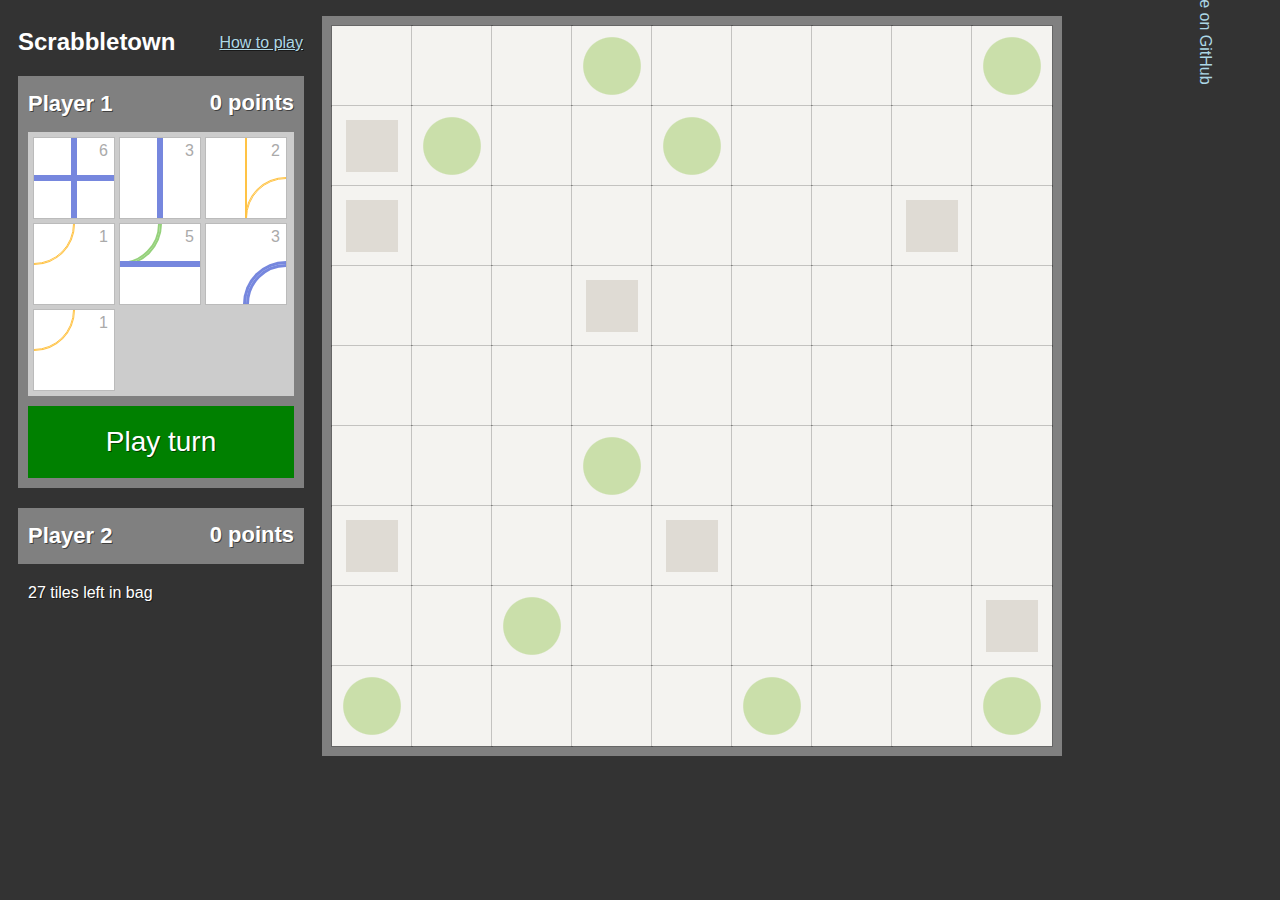
==== index.html @ 1fe640a6 "Fixes issue #7" ====
<html>
<head>
  <title>Scrabbletown</title>
  <link href="assets/styles.css" media="all" rel="stylesheet" type="text/css"/>
  <script src="assets/jquery-ui/js/jquery-1.9.0.js" type="text/javascript"></script>
  <script src="assets/jquery-ui/js/jquery-ui-1.10.0.custom.js" type="text/javascript"></script>
  <script src="assets/jquery-ui/js/jquery.ui.touch-punch.min.js" type="text/javascript"></script>


  <script>
    $(function() {

      // ============================================================================
      // GAME VARIABLES

      var boardWidth = 9;       // Board width in squares
      var boardHeight = 9;      // Board height in squares
      var tileCoverage = 0.5    // Proportion of board covered when all tiles are played
      var tilesPerTurn = 7      // Maximum number of tiles per turn
      var roadProbability = 0.2 // Chance that a tile will contain a particular road direction
      
      var roadDirections = [ "tb", "lr", "br", "tl", "tr", "bl" ];
      var totalTiles = Math.round(boardWidth * boardHeight * tileCoverage);


      // ============================================================================
      // INITIALISE GAME

      initialise();


      // ============================================================================
      // GAME BOARD

      // Generate game board
      function generateBoard() {
        // Create rows
        for (var i=0; i<boardHeight; i++){
          $("#board").append('<div class="row"></div>');
        }
        // Create squares in rows
        for (var i=0; i<boardWidth; i++){ 
          $("#board .row").append('<div class="square"></div>');
        }
        // Randomly create different types of square across board
        $('.square').each(function(){
          var random = Math.round(Math.random()*10);
          if (random == 1){
            $(this).addClass("green");
          } else if (random == 2) {
            $(this).addClass("commercial");
          }
        });
      }

      // Make board squares droppable
      $('.square').droppable({
        accept: ".tile",
        hoverClass: "target-square",
        drop: function(ev, ui) {
            var dropped = ui.draggable;
            var droppedOn = $(this);
            $(dropped).css({top: 0,left: 0}).appendTo(droppedOn);
            // Can't drop a tile on a square that already has a tile on it
            $(dropped).parent().droppable('option', 'disabled', true);
            updateTilesLeft();
            updateScore('player-1');
            updateScore('player-2');
        }
      });

      // ============================================================================
      // TILE RACK

      // Make player tile rack droppable (but only to players own tiles)
      function makeTileRackDroppable(player) {
        tileRack = $('#'+player).find('.tile-rack');
        tileRack.droppable({
          accept: "." + player + ".tile",
          drop: function(ev, ui) {
              var dropped = ui.draggable;
              var droppedOn = $(this);
              $(dropped).css({top: 0,left: 0}).appendTo(droppedOn);
              updateTilesLeft();
              updateScore(player)
          }
        });
      }

      // ============================================================================
      // TILES

      function generateTile(player) {
        tileRack = $('#'+player).find('.tile-rack');
        // Create an empty tile and stick it in the tile rack
        tile = $('<div class="' + player + ' tile"></div>').appendTo(tileRack);
        generateRoads(tile);
        // Write tile value to top-right of tile
        tile = updateTileValue(tile);
        // Sort order of roads so larger ones go over smaller ones
        tile.find('.road-2').appendTo(tile);
        tile.find('.road-3').appendTo(tile);
        // Make tile rotate 90 degrees if it's clicked
        tile.click(function() {
          if($(this).hasClass('played')){
            // You can't rotate tiles that have already been played
            return false
          } else {
            $(this).find('.road').each(function(){
               if ($(this).hasClass('lr')) {
                  $(this).removeClass('lr').addClass('tb');
               } else if ($(this).hasClass('tb')) {
                  $(this).removeClass('tb').addClass('lr');
               } else if ($(this).hasClass('tr')) {
                  $(this).removeClass('tr').addClass('br');
               } else if ($(this).hasClass('bl')) {
                  $(this).removeClass('bl').addClass('tl');
               } else if ($(this).hasClass('tl')) {
                  $(this).removeClass('tl').addClass('tr');
               } else if ($(this).hasClass('br')) {
                  $(this).removeClass('br').addClass('bl');
               }
              });
            }
        });
      }

      // Generate the roads in a tile
      function generateRoads(tile) {        
        // Cycle through the different road directions and then
        // randomly choose whether or not to add them to the tile
        $.each(roadDirections, function(i, RoadDirection) {
          var random = Math.random();
          if (random < roadProbability){
            // Randomly select one of the three road types
            var roadType = Math.floor(Math.random() * 3) + 1;

            // One in ten roads are right angles instead of curves
            var tJunction = "";
            var random = Math.round(Math.random()*10);
            if (random == 1){
              tJunction = "t-junct";
            }
            tile.append('<div class="road road-' + roadType + ' ' + tJunction + ' ' + RoadDirection + '"></div>')
            .draggable({
              revert: "invalid",
              revertDuration: 200,
              zIndex: 1000,
              drag: function( ev, ui ) {
                // Make all empty squares droppable (ie. the one just vacated)
                $('.square:not(:has(>div))').droppable('option', 'disabled', false);
              }
            })
          };
        });
        // Try again if the tile ends up empty
        if (!tile.find('.road').length){
          generateRoads(tile);
        }
      }
      // Write tile value to tile
      function updateTileValue(tile) {
        var tileValue = 0
        tile.find('.road').each(function(){
          var classes = $(this).attr('class');
          var roadValue = classes.match("road-(.*?) ")[1];
          tileValue = tileValue + Number(roadValue)
        });
        tile.prepend('<span class="value">' + tileValue + '</span>');
        return tile;
      }

      // ============================================================================
      // GAME MECHANICS

      // Initialise game
      function initialise() {


        generateBoard();
        makeTileRackDroppable('player-1');
        makeTileRackDroppable('player-2');
        $('#player-2 .controls').hide();
        $('#player-1').addClass('current');
        $('.new-game').hide();
        fillRack('player-2');
        fillRack('player-1');
        updateTilesLeft();
        updateScore('player-1');
        updateScore('player-2');
      }


      // Returns true if the current square has neighbouring tiles
      function hasNeighbours(square, type) {
        var squareIndex = square.index();
        var rightNeighbour = square.next();
        var leftNeighbour = square.prev();
        var topNeighbour = square.parent().prev().find('.square:eq('+squareIndex+')');
        var bottomNeighbour = square.parent().next().find('.square:eq('+squareIndex+')');
        var neighbours = $([topNeighbour[0], rightNeighbour[0], bottomNeighbour[0], leftNeighbour[0]]);

        // By default this function looks for 'any' neighbouring tiles
        // But the second parameter can narrow the scope to tiles either 'in play' or 'already played'
        var tileType = '.tile'
        if (type == "in-play") {
          tileType = '.tile:not(.played)'; 
        } else if (type == 'played') {
          tileType = '.tile.played';
        }
        if(neighbours.find(tileType).size() > 0){
          return true;
        } else { 
          return false;
        }
      }

      // Update the number of tiles left
      function updateTilesLeft() {
        var tilesOnBoard = $("#board .tile").size();
        var tilesInRacks = $(".tile-rack .tile").size();
        var tilesLeft = totalTiles - tilesOnBoard - tilesInRacks;
        if(tilesLeft == 1){
          tilesLeft = tilesLeft + " tile left in bag"
        } else {
          tilesLeft = tilesLeft + " tiles left in bag"
        }
        $(".tile-count").empty().append(tilesLeft);
      }

      // Update the score
      function updateScore(player) {
        playerScore = 0;
        $('.square .'+player+'.tile').each(function(){
          var tileValue = $(this).find(".value").text();
          var tileMultiplier = 1;
          if ($(this).parent().hasClass('green')){
            tileMultiplier = -1;
          } else if ($(this).parent().hasClass('commercial')){
            tileMultiplier = 2;
          }
          playerScore = playerScore + tileMultiplier * Number(tileValue);
        });
        $("#"+player+"-score span").empty().append(playerScore);
      }

      // Player 1 takes turn
      $('#player-1 .play-turn').click(function() {
        playTurn('player-1');
        return false;
      });
      // Player 2 takes turn
      $('#player-2 .play-turn').click(function() {
        playTurn('player-2');
        return false;
      });

      // Player takes a turn
      function playTurn(player) {
        if(isValidMove() == false){
          alert('invalid move!');
          return false;
        };

        if (checkForWinner()){
          return
        };

        var opponent = 'player-2';
        if(player == 'player-2'){
          opponent = 'player-1';
        }
        $('#'+player).removeClass('current').find('.controls').slideUp('fast');
        $('#'+opponent).addClass('current').find('.controls').slideDown('fast');
        $('.square .tile').addClass('played').draggable('option', 'disabled', true);

        fillRack(player);
        updateTilesLeft();
      }

      // Return the number of tiles left in the bag
      function tilesInBag() {
        var tilesOnBoard = $("#board .tile").size();
        var tilesInRacks = $(".tile-rack .tile").size();
        var tilesInBag = totalTiles - tilesOnBoard - tilesInRacks;
        return tilesInBag;
      }



      // Fill a player's tile rack
      function fillRack(player) {
        var tilesLeft = tilesInBag();
        var tilesInRack = $("#"+player+" .tile-rack .tile").size();
        var tilesMissing = tilesPerTurn - tilesInRack;
        // If there aren't enough tiles left to fill the rack, just use what tiles are left
        if (tilesMissing > tilesLeft){
          tilesMissing = tilesLeft;
        }
        for (var i=0; i<tilesMissing; i++){
          generateTile(player);
        }
      }

      // Returns the total value of the tiles in a rack
      function getRackValue(player) {
        var rackValue = 0;
        $('#'+player+' .value').each(function(){
          rackValue += parseInt($(this).text());
        });
        return rackValue;
      }

      // Check for a winner
      function checkForWinner() {

        var playerOneRackSize = $('#player-1 .tile').size();
        var playerTwoRackSize = $('#player-2 .tile').size();

        // IF there are no tiles left in the bag AND
        // one of the players has no tiles in their rack THEN
        // the game has ended

        if(tilesInBag() == 0 && (playerOneRackSize == 0 || playerTwoRackSize == 0)){

          // Subtract the total value of the remaining tiles in each player's rack and update the scores

          var playerOneRackValue = getRackValue('player-1');
          var playerTwoRackValue = getRackValue('player-2');

          var playerOneScore = $('#player-1-score span').text() - playerOneRackValue;
          var playerTwoScore = $('#player-2-score span').text() - playerTwoRackValue;

          $("#player-1-score span").empty().append(playerOneScore);
          $("#player-2-score span").empty().append(playerTwoScore);

          // Collapse the player controls

          $('#player-1').removeClass('current').find('.controls').slideUp('fast');
          $('#player-2').removeClass('current').find('.controls').slideUp('fast');
          $('.tile-count').hide();
          $('.new-game').show();

          // Announce the result

          if(playerOneScore > playerTwoScore) {
            $('#player-1').addClass('winner').find('h2').append(' wins!');
          } else if(playerOneScore < playerTwoScore) {
            $('#player-2').addClass('winner').find('h2').append(' wins!');
          } else {
            $('.player').addClass('draw').find('h2').append(' draws!');
          }
          return true;
        } else {
          return false;
        }
      }

      // ============================================================================
      // GAME RULES

      // Check that the current move is valid
      function isValidMove() {
        var tilesInPlay = $('.board .tile:not(.played)');

        var allInPlayConnected = true; // All in-play tiles must be connected in a single group
        var connectedToPlayed = false; // The group of in-play tiles must be connected to the other tiles

        // For each tile in the current move...
        tilesInPlay.each(function() {
          var square = $(this).parent();

          //If board has more than one in-play tile...
          if (tilesInPlay > 1) {
            // Check that the tile is next to another 'in-play' tile
            if (hasNeighbours(square, 'in-play') == false){
              return allInPlayConnected = false;
            };
          }
          // If there are already played tiles on the board...
          if ($('#board .played').size() > 0) {
            // Check that the tile is next to another 'played' tile
            if (hasNeighbours(square, 'played') == true){
              connectedToPlayed = true;
            };
          } else {
            connectedToPlayed = true;
          }
          
        });
        
        if (allInPlayConnected && connectedToPlayed){
          return true
        } else {
          return false
        }
      }

      // ============================================================================
      // HELP DIALOG

      // Initialise help dialog
      $( "#dialog" ).dialog({
        width: 400,
        modal: true,
        height: "auto",
        resizable: false,
        draggable: false,
        dialogClass: "help-popup",
        autoOpen: false,
      });
      // Open help dialog
      $('.how-to-play').click(function() {
        $( "#dialog" ).dialog("open");
        return false;
      });
      // Close help dialog
      $('.close-help').click(function() {
        $( "#dialog" ).dialog("close");
        return false;
      });

    });
  </script>
</head>
<body>
  <a id="github-banner" href="https://github.com/timpaul/Scrabbletown"><img src="https://s3.amazonaws.com/github/ribbons/forkme_left_green_007200.png" alt="Fork me on GitHub"></a>

<div id="dialog">
  <h2>How to play</h2>

  <p>
    Help the residents of Scrabbletown develop their plot of land by laying down roads for them. 
    You and your opponent score points depending on the value of the road tiles you place on the board.
    Tiles with more roads or bigger roads score more points.
  </p>

  <p>
    Remember though; you can only place tiles next to other tiles if their road colours match up.
    All the tiles you play in a turn must be next to each other.
    You can rotate tiles by clicking on them.
  </p>

  <p>
    If you lay roads through a commercial zone (grey square) your tile value is doubled.
    But if you lay roads through a parkland zone (green square) the tile value is taken off of your score.
  </p>

  <p>
    The game ends when the bag of tiles is empty and a player has played all the tiles in their rack.
    The value of any tiles remaining in the other player's rack are subtracted from their score.
    The winner is the person with the highest score.
  </p>

  <p><a href="" class="close-help">OK, got it</a></p>
</div>


<h2>Scrabbletown</h2>

<div class="side-bar">

<a href="" class="how-to-play">How to play</a>

  <div class="game-data">
    <div class="player" id="player-1">
      <h2>Player 1</h2>
      <div class="score" id="player-1-score">
        <span></span> points
      </div>
      <div class="controls">
        <div class="tile-rack"></div>
        <a class="play-turn" href="" >Play turn</a>
      </div>
    </div>
    <div class="player" id="player-2">
      <h2>Player 2</h2>
      <div class="score" id="player-2-score">
        <span></span> points
      </div>
      <div class="controls">
        <div class="tile-rack"></div>
        <a class="play-turn" href="" >Play turn</a>
      </div>
    </div>
  </div>
  <div class="new-game">
    <a href="">New game</a>
  </div>
  <span class="tile-count"></span>
</div>

<div class="board-base">
  <div id="board" class="board"></div>
</div>

</body>
</html>
---- assets/styles.css ----
body {
  font-family: Arial;
  padding: 20px 10px;
  background-color: #333;
  color: white;
  -webkit-font-smoothing: antialiased; }

.highlight {
  background: red !important; }

a,
a:hover,
a:visited,
a:active {
  color: lightblue; }
  a:hover,
  a:hover:hover,
  a:visited:hover,
  a:active:hover {
    text-decoration: none; }

.board-base {
  width: 720px;
  padding: 10px;
  background-color: grey;
  display: inline-block;
  margin-top: -60px; }

.board {
  width: 720px;
  height: 720px;
  display: inline-block; }

.square {
  background-color: #f4f3f0;
  width: 80px;
  height: 80px;
  position: relative;
  float: left;
  outline: 1px solid rgba(0, 0, 0, 0.2); }
  .square.green {
    background-image: -webkit-gradient(radial, center center, 0px, center center, 100%, color-stop(0%, #cadfaa), color-stop(50%, #cadfaa), color-stop(52%, #f4f3f0), color-stop(100%, #f4f3f0), color-stop(100%, #7db9e8));
    background-image: -webkit-radial-gradient(center, ellipse cover, #cadfaa 0%, #cadfaa 50%, #f4f3f0 52%, #f4f3f0 100%, #7db9e8 100%); }
    .square.green .tile:not(.played) {
      background-image: -webkit-gradient(radial, center center, 0px, center center, 100%, color-stop(0%, #cadfaa), color-stop(50%, #cadfaa), color-stop(52%, white), color-stop(100%, white), color-stop(100%, #7db9e8));
      background-image: -webkit-radial-gradient(center, ellipse cover, #cadfaa 0%, #cadfaa 50%, white 52%, white 100%, #7db9e8 100%); }
  .square.commercial {
    background-color: #dfdbd4;
    background-image: -webkit-linear-gradient(top, #f4f3f0 0%, #f4f3f0 17%, transparent 17%, transparent 83%, #f4f3f0 83%), -webkit-linear-gradient(left, #f4f3f0 0%, #f4f3f0 17%, transparent 17%, transparent 83%, #f4f3f0 83%); }
    .square.commercial .tile:not(.played) {
      background-color: #dfdbd4;
      background-image: -webkit-linear-gradient(top, white 0%, white 17%, transparent 17%, transparent 83%, white 83%), -webkit-linear-gradient(left, white 0%, white 17%, transparent 17%, transparent 83%, white 83%); }
  .square .tile {
    outline: none; }

.has-tile {
  border: 5px solid red !important; }

.target-square {
  background-color: #ccc;
  box-shadow: inset 5px 5px 2px rgba(0, 0, 0, 0.2); }

.tile {
  background-color: white;
  width: 80px;
  height: 80px;
  overflow: hidden;
  position: relative;
  float: left;
  outline: 1px solid #bbbbbb;
  text-shadow: none;
  cursor: hand; }
  .tile.played {
    background: none; }
    .tile.played:hover {
      cursor: default; }
  .tile .value {
    float: right;
    padding: 4px 6px 0 0;
    color: #AAA;
    font-size: 16px; }
  .tile .road {
    border: 1px solid grey;
    width: 160px;
    height: 160px;
    border-radius: 40px;
    position: absolute; }
  .tile .road-1 {
    border: 1px solid #ffc345;
    box-shadow: 0 0 0 1px #ffc345; }
  .tile .road-2 {
    border: 2px solid #95d17b;
    box-shadow: 0 0 0 2px #95d17b; }
  .tile .road-3 {
    border: 3px solid #7687de;
    box-shadow: 0 0 0 3px #7687de; }
  .tile .t-junct {
    border-radius: 0; }
  .tile .airport {
    position: absolute;
    font-size: 50px;
    -webkit-transform: rotate(-45deg);
    left: 20px;
    top: 10px;
    color: #585048; }
  .tile .tb {
    bottom: -40px;
    left: 40px; }
  .tile .lr {
    top: 40px;
    right: -40px; }
  .tile .tr {
    bottom: 40px;
    left: 40px; }
  .tile .tl {
    bottom: 40px;
    right: 40px; }
  .tile .br {
    top: 40px;
    left: 40px; }
  .tile .bl {
    top: 40px;
    right: 40px; }
  .tile.ui-draggable-dragging {
    box-shadow: 5px 5px 5px rgba(0, 0, 0, 0.25);
    background-color: white;
    outline: 1px solid #bbbbbb; }

.side-bar {
  width: 300px;
  display: inline-block;
  vertical-align: top;
  text-shadow: 1px 1px rgba(0, 0, 0, 0.5); }

.tile-count,
.player,
.new-game {
  padding: 10px;
  margin-right: 14px;
  margin-bottom: 20px; }
  .tile-count h2,
  .player h2,
  .new-game h2 {
    font-size: 22px;
    margin: 5px 0; }

.player {
  background-color: grey; }

.new-game {
  background-color: grey;
  padding-top: 10px; }

.score {
  width: 130px;
  float: right;
  text-align: right;
  margin-top: -32px;
  font-size: 22px;
  font-weight: bold; }

.tile-count {
  margin-top: 20px; }

.tile-rack {
  background-color: #ccc;
  height: 258px;
  padding: 6px 0 0 6px;
  border-top: 10px solid grey; }
  .tile-rack .tile {
    margin: 0 6px 6px 0; }
    .tile-rack .tile:hover {
      cursor: hand; }

.play-turn,
.new-game a {
  padding: 20px 0 20px 0;
  display: block;
  background: green;
  color: white !important;
  text-decoration: none;
  text-align: center;
  font-size: 28px;
  margin-top: 10px; }
  .play-turn:hover,
  .new-game a:hover {
    background: #00b300; }

.new-game a {
  margin-top: 0;
  color: white; }

.player h2 {
  color: white; }

.winner {
  background-color: green; }

.how-to-play {
  margin-right: 15px;
  margin-top: -42px;
  float: right; }

.ui-widget-overlay {
  position: absolute;
  top: 0;
  left: 0;
  width: 100%;
  height: 100%;
  background: #000;
  opacity: 0.8;
  filter: Alpha(Opacity=30); }

.ui-dialog {
  background-color: #444;
  border: 10px solid black;
  padding: 0 20px;
  position: absolute;
  overflow: hidden; }
  .ui-dialog h2 {
    margin-top: 0; }

.ui-dialog-titlebar-close {
  margin: 10px -10px;
  float: right; }

.close-help {
  outline: none; }

#github-banner img {
  position: absolute;
  top: 0;
  right: 0;
  border: 0;
  -webkit-transform: rotate(90deg); }
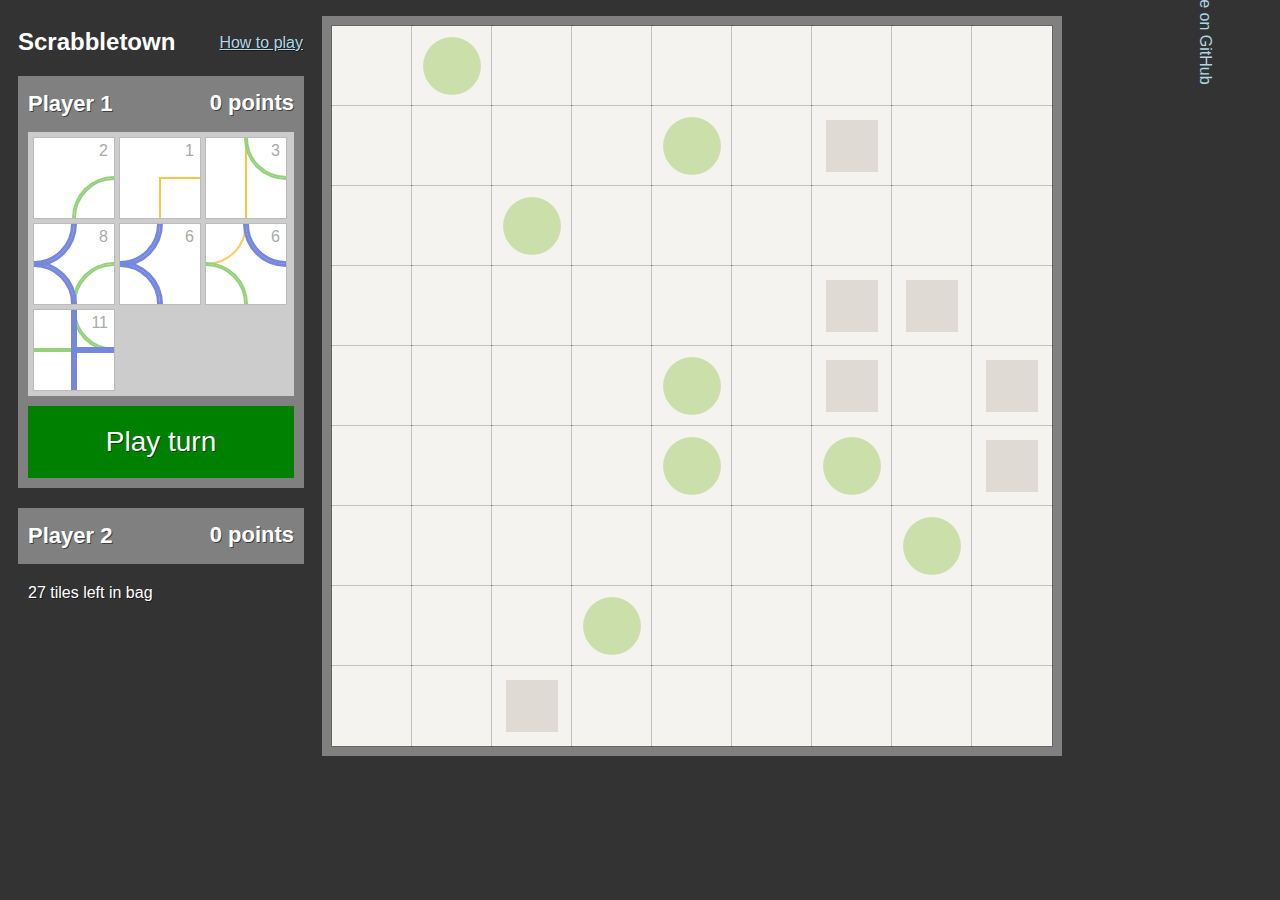
==== commit 30277d2b: "Swap invalid turn alerts for popups" ====
--- a/index.html
+++ b/index.html
@@ -258,7 +258,7 @@
       // Player takes a turn
       function playTurn(player) {
         if(isValidMove() == false){
-          alert('invalid move!');
+          $( "#invalid" ).dialog("open");
           return false;
         };
 
@@ -371,7 +371,7 @@
           var square = $(this).parent();
 
           //If board has more than one in-play tile...
-          if (tilesInPlay > 1) {
+          if (tilesInPlay.size() > 1) {
             // Check that the tile is next to another 'in-play' tile
             if (hasNeighbours(square, 'in-play') == false){
               return allInPlayConnected = false;
@@ -415,8 +415,27 @@
         return false;
       });
       // Close help dialog
-      $('.close-help').click(function() {
+      $('#dialog .close-help').click(function() {
         $( "#dialog" ).dialog("close");
+        return false;
+      });
+
+
+      // ============================================================================
+      // INVALID MOVE DIALOG
+
+      // Initialise help dialog
+      $( "#invalid" ).dialog({
+        width: 250,
+        height: "auto",
+        resizable: false,
+        draggable: true,
+        dialogClass: "help-popup",
+        autoOpen: false,
+      });
+      // Close dialog
+      $('#invalid .close-help').click(function() {
+        $( "#invalid" ).dialog("close");
         return false;
       });
 
@@ -494,5 +513,10 @@
   <div id="board" class="board"></div>
 </div>
 
+<div id="invalid">
+  <h2>You can't do that</h2>
+  <p><a href="" class="close-help">OK, got it</a></p>
+</div>
+
 </body>
-</html>+</html>
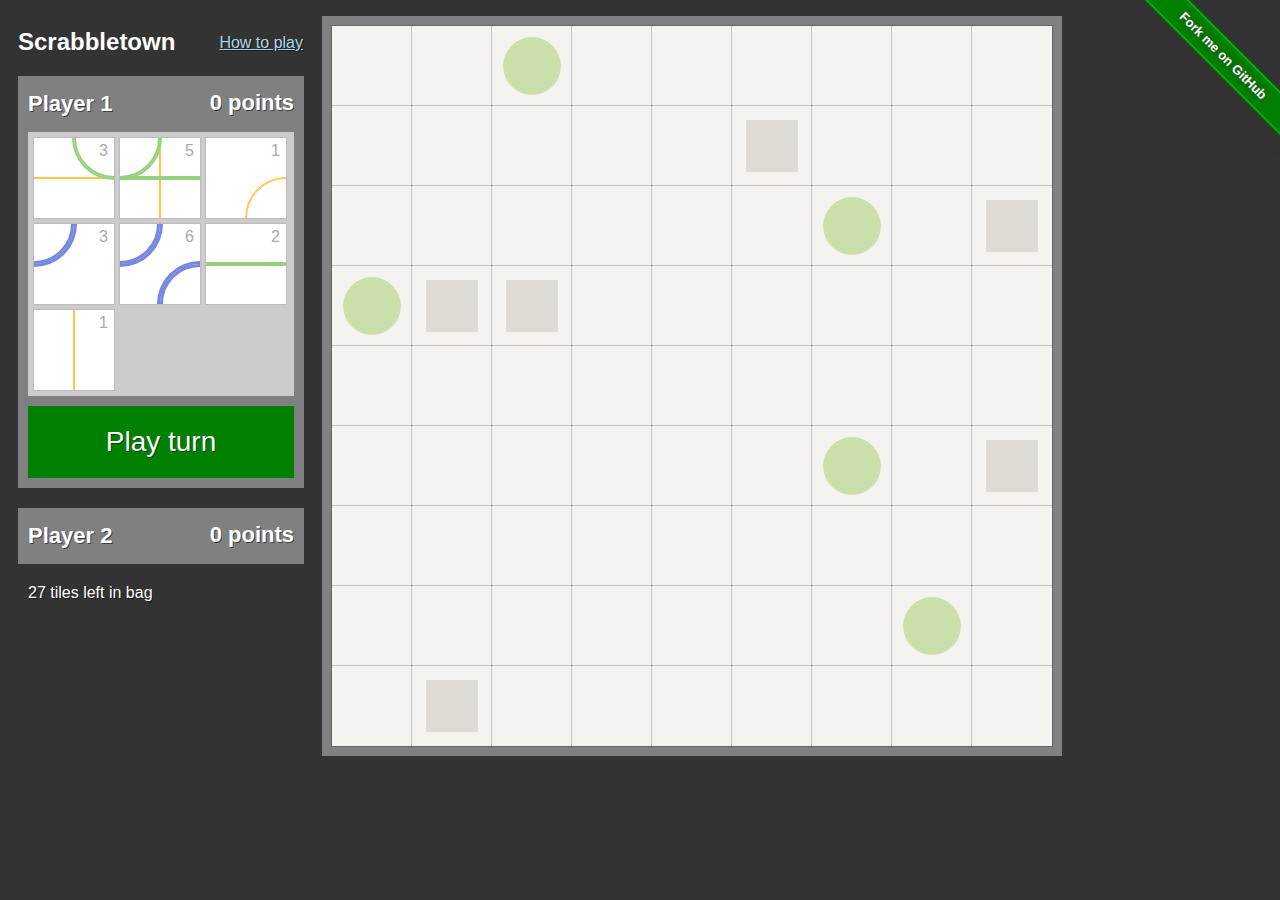
==== commit c5793672: "Swap image based Github ribbon for CSS one" ====
--- a/index.html
+++ b/index.html
@@ -443,7 +443,10 @@
   </script>
 </head>
 <body>
-  <a id="github-banner" href="https://github.com/timpaul/Scrabbletown"><img src="https://s3.amazonaws.com/github/ribbons/forkme_left_green_007200.png" alt="Fork me on GitHub"></a>
+
+  <div class="ribbon">
+    <a href="https://github.com/timpaul/Scrabbletown" rel="me">Fork me on GitHub</a>
+  </div>
 
 <div id="dialog">
   <h2>How to play</h2>
--- a/assets/styles.css
+++ b/assets/styles.css
@@ -227,9 +227,24 @@
 .close-help {
   outline: none; }
 
-#github-banner img {
+.ribbon {
+  background-color: green;
+  overflow: hidden;
   position: absolute;
-  top: 0;
-  right: 0;
-  border: 0;
-  -webkit-transform: rotate(90deg); }
+  right: -3em;
+  top: 2.5em;
+  -moz-transform: rotate(45deg);
+  -webkit-transform: rotate(45deg);
+  -moz-box-shadow: 0 0 1em #333333;
+  -webkit-box-shadow: 0 0 1em #333333; }
+
+.ribbon a {
+  border: 1px solid #00cc00;
+  color: #fff;
+  display: block;
+  font: bold 81.25% "Helvetiva Neue", Helvetica, Arial, sans-serif;
+  margin: 0.05em 0 0.075em 0;
+  padding: 0.5em 3.5em;
+  text-align: center;
+  text-decoration: none;
+  text-shadow: 0 0 0.5em #333333; }
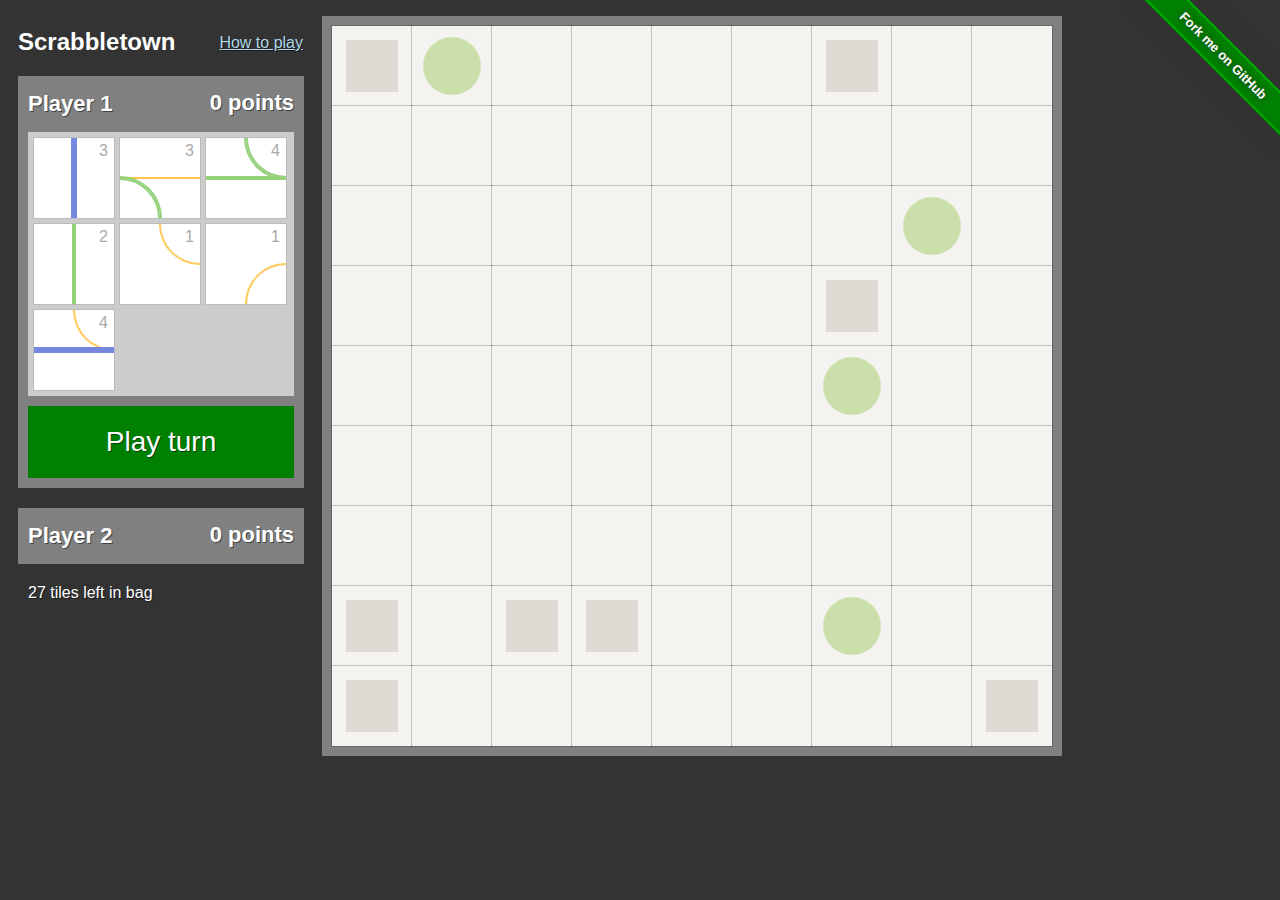
==== commit da636721: "Set up empty function ready for edge testing" ====
--- a/index.html
+++ b/index.html
@@ -215,6 +215,11 @@
         }
       }
 
+      // Returns true if all the tile edges match those of it's neighbours
+      function hasMatchingNeighbours(square) {
+        return true;
+      }
+
       // Update the number of tiles left
       function updateTilesLeft() {
         var tilesOnBoard = $("#board .tile").size();
@@ -363,8 +368,10 @@
       function isValidMove() {
         var tilesInPlay = $('.board .tile:not(.played)');
 
-        var allInPlayConnected = true; // All in-play tiles must be connected in a single group
-        var connectedToPlayed = false; // The group of in-play tiles must be connected to the other tiles
+        var allInPlayConnected = true;  // All in-play tiles must be connected in a single group
+        var allEdgesMatch = true;       // All connected edges of the in-play tiles match
+        var connectedToPlayed = false;  // The group of in-play tiles must be connected to the other tiles
+
 
         // For each tile in the current move...
         tilesInPlay.each(function() {
@@ -375,6 +382,10 @@
             // Check that the tile is next to another 'in-play' tile
             if (hasNeighbours(square, 'in-play') == false){
               return allInPlayConnected = false;
+            };
+            // Check that the tile edges match those of any neighbours
+            if (hasMatchingNeighbours(square) == false){
+              return allEdgesMatch = false;
             };
           }
           // If there are already played tiles on the board...
@@ -389,7 +400,7 @@
           
         });
         
-        if (allInPlayConnected && connectedToPlayed){
+        if (allInPlayConnected && allEdgesMatch && connectedToPlayed){
           return true
         } else {
           return false
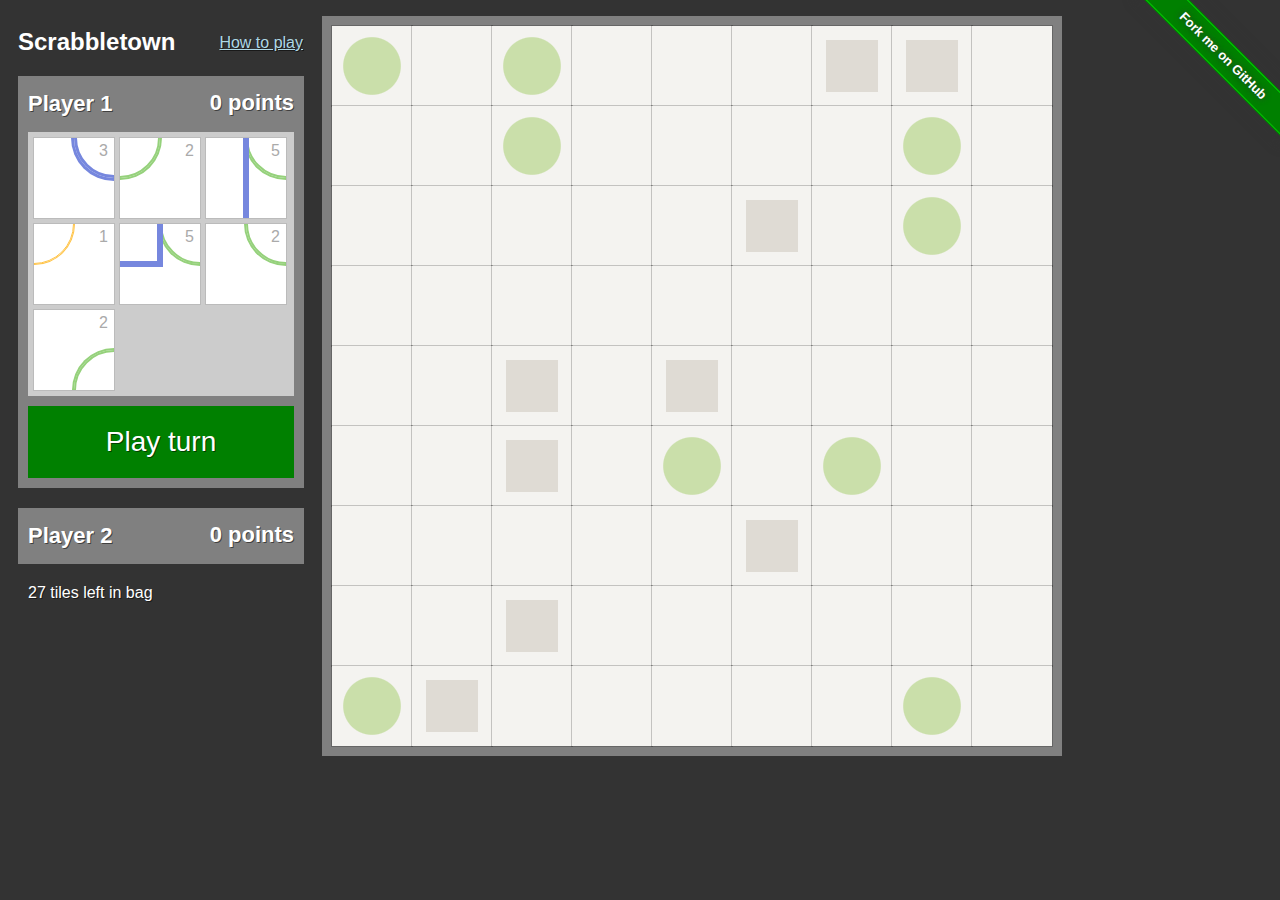
==== commit ac31ec30: "Refactor tile validation function to ready it for edge testing" ====
--- a/index.html
+++ b/index.html
@@ -175,8 +175,6 @@
 
       // Initialise game
       function initialise() {
-
-
         generateBoard();
         makeTileRackDroppable('player-1');
         makeTileRackDroppable('player-2');
@@ -190,35 +188,6 @@
         updateScore('player-2');
       }
 
-
-      // Returns true if the current square has neighbouring tiles
-      function hasNeighbours(square, type) {
-        var squareIndex = square.index();
-        var rightNeighbour = square.next();
-        var leftNeighbour = square.prev();
-        var topNeighbour = square.parent().prev().find('.square:eq('+squareIndex+')');
-        var bottomNeighbour = square.parent().next().find('.square:eq('+squareIndex+')');
-        var neighbours = $([topNeighbour[0], rightNeighbour[0], bottomNeighbour[0], leftNeighbour[0]]);
-
-        // By default this function looks for 'any' neighbouring tiles
-        // But the second parameter can narrow the scope to tiles either 'in play' or 'already played'
-        var tileType = '.tile'
-        if (type == "in-play") {
-          tileType = '.tile:not(.played)'; 
-        } else if (type == 'played') {
-          tileType = '.tile.played';
-        }
-        if(neighbours.find(tileType).size() > 0){
-          return true;
-        } else { 
-          return false;
-        }
-      }
-
-      // Returns true if all the tile edges match those of it's neighbours
-      function hasMatchingNeighbours(square) {
-        return true;
-      }
 
       // Update the number of tiles left
       function updateTilesLeft() {
@@ -262,7 +231,8 @@
 
       // Player takes a turn
       function playTurn(player) {
-        if(isValidMove() == false){
+        //if(isValidMove() == false){
+        if(isValid() == false){
           $( "#invalid" ).dialog("open");
           return false;
         };
@@ -364,48 +334,70 @@
       // ============================================================================
       // GAME RULES
 
-      // Check that the current move is valid
-      function isValidMove() {
-        var tilesInPlay = $('.board .tile:not(.played)');
-
-        var allInPlayConnected = true;  // All in-play tiles must be connected in a single group
-        var allEdgesMatch = true;       // All connected edges of the in-play tiles match
-        var connectedToPlayed = false;  // The group of in-play tiles must be connected to the other tiles
-
-
-        // For each tile in the current move...
-        tilesInPlay.each(function() {
-          var square = $(this).parent();
-
-          //If board has more than one in-play tile...
-          if (tilesInPlay.size() > 1) {
-            // Check that the tile is next to another 'in-play' tile
-            if (hasNeighbours(square, 'in-play') == false){
-              return allInPlayConnected = false;
-            };
-            // Check that the tile edges match those of any neighbours
-            if (hasMatchingNeighbours(square) == false){
-              return allEdgesMatch = false;
-            };
+      // Returns an array of the neighbouring tiles of a tile
+      function getNeighbours(tile) {
+        var square = tile.parent();
+        var squareIndex = square.index();
+        var neighbours = {};
+        neighbours['t'] = square.parent().prev().find('.square:eq('+squareIndex+')').find('.tile');
+        neighbours['r'] = square.next().find('.tile');
+        neighbours['b'] = square.parent().next().find('.square:eq('+squareIndex+')').find('.tile');
+        neighbours['l'] = square.prev().find('.tile');
+        return neighbours;
+      }
+
+
+      function isValid() {
+        // Start with assumption that move is valid
+        var valid = true;
+        // If there's only one tile on the board, move is valid so don't bother with any other tests
+        if ($('#board .tile').size() > 1) {
+
+          // Start with assumption that none of the in play tiles are next to an already played tile
+          var hasPlayedNeighbour = false;
+          var tilesInPlay = $('.board .tile:not(.played)');
+          var tilesPlayed = $('.board .tile.played');
+
+          // For each tile in play...
+          tilesInPlay.each(function() {
+
+            var neighbours = getNeighbours($(this));
+            var hasInPlayNeighbour = false;
+
+            // For each neighbour...
+            $.each(neighbours, function(side, tile) {
+              // If there's no tile in that position, move on
+              if(!tile.length) {
+                return;
+              }
+
+              // If the edges do not match
+                // Invalid move! Quit
+
+              // Check if the neighbouring tile is played or in play
+              if (tile.hasClass('played')) {
+                hasPlayedNeighbour = true;
+              } else {
+                hasInPlayNeighbour = true
+              }
+
+            });
+            // If the in-play tiles are not all connected, move is invalid
+            if (tilesInPlay.length > 1 && !hasInPlayNeighbour) {
+              valid = false;
+            }
+          });
+
+          // If none of the the in-play tiles are next to a played tile, move is invalid
+          if(tilesPlayed.length > 1 && !hasPlayedNeighbour){
+            valid = false;
           }
-          // If there are already played tiles on the board...
-          if ($('#board .played').size() > 0) {
-            // Check that the tile is next to another 'played' tile
-            if (hasNeighbours(square, 'played') == true){
-              connectedToPlayed = true;
-            };
-          } else {
-            connectedToPlayed = true;
-          }
-          
-        });
-        
-        if (allInPlayConnected && allEdgesMatch && connectedToPlayed){
-          return true
-        } else {
-          return false
-        }
-      }
+        }
+        return valid;
+      }
+
+
+
 
       // ============================================================================
       // HELP DIALOG
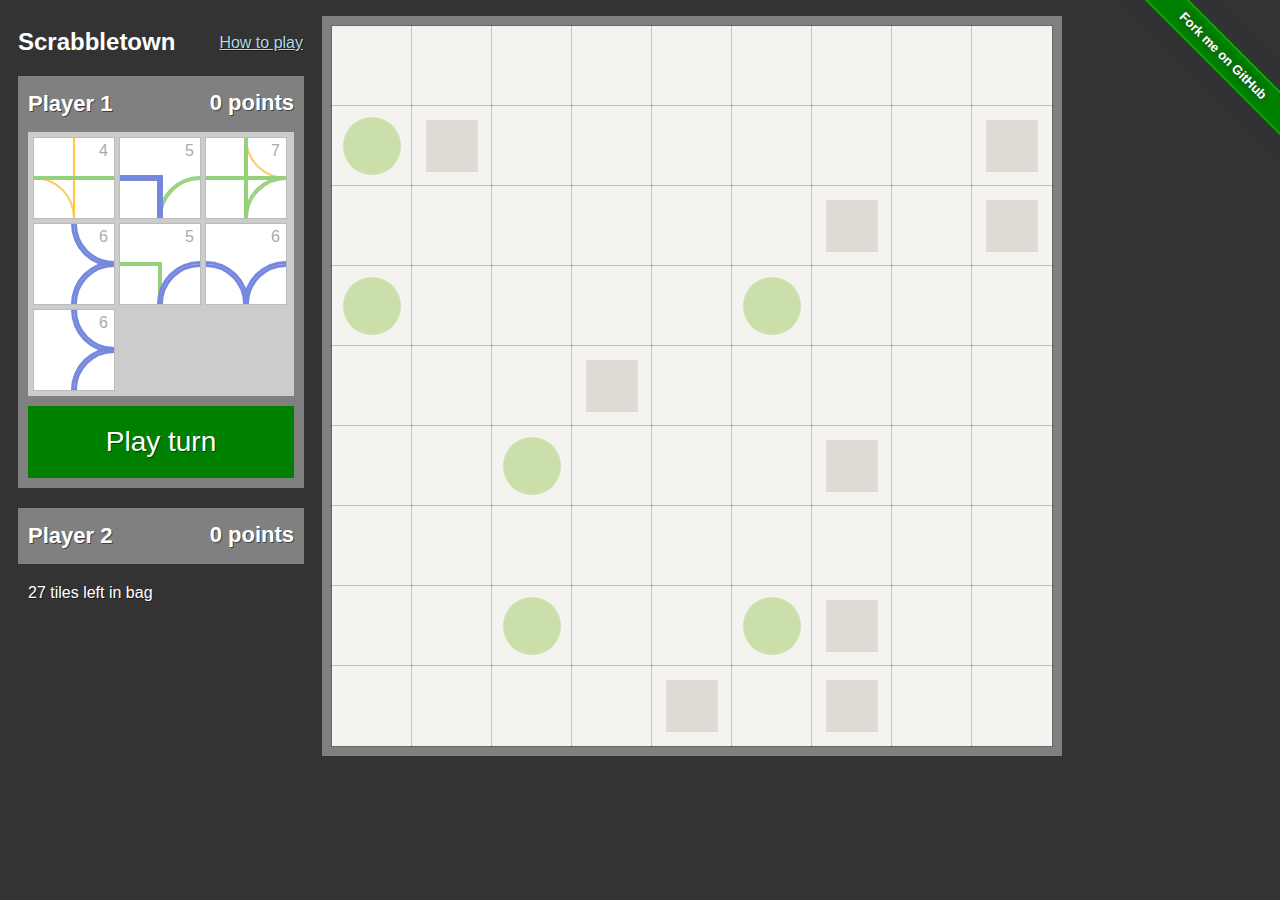
==== commit 9335471d: "Add basic edge testing" ====
--- a/index.html
+++ b/index.html
@@ -348,6 +348,19 @@
 
 
       function isValid() {
+
+        var neighbourEdge = {};
+        neighbourEdge['t'] = 'b';
+        neighbourEdge['r'] = 'l';
+        neighbourEdge['b'] = 't';
+        neighbourEdge['l'] = 'r';
+        
+        var edgeMatrix = {};
+        edgeMatrix['t'] = ".tr, .tl, .tb";
+        edgeMatrix['r'] = ".tr, .br, .lr";
+        edgeMatrix['b'] = ".br, .bl, .tb";
+        edgeMatrix['l'] = ".tl, .bl, .lr";
+
         // Start with assumption that move is valid
         var valid = true;
         // If there's only one tile on the board, move is valid so don't bother with any other tests
@@ -360,22 +373,47 @@
 
           // For each tile in play...
           tilesInPlay.each(function() {
-
-            var neighbours = getNeighbours($(this));
+            var currentTile = $(this)
+            var neighbours = getNeighbours(currentTile);
             var hasInPlayNeighbour = false;
 
             // For each neighbour...
-            $.each(neighbours, function(side, tile) {
+            $.each(neighbours, function(side, neighbourTile) {
               // If there's no tile in that position, move on
-              if(!tile.length) {
+              if(!neighbourTile.length) {
                 return;
               }
 
-              // If the edges do not match
-                // Invalid move! Quit
+              // Test the edges
+
+
+              currentTileEdgeRoad = currentTile.find(edgeMatrix[side]);
+              neighbourTileEdgeRoad = neighbourTile.find(edgeMatrix[neighbourEdge[side]]);
+
+              if (currentTileEdgeRoad.length) {
+                var currentTileRoadType = currentTileEdgeRoad.last().attr("class").match("road-(.*?) ")[1];
+              } else {
+                var currentTileRoadType = 0;
+              }
+
+              if (neighbourTileEdgeRoad.length) {
+                var neighbourTileRoadType = neighbourTileEdgeRoad.last().attr("class").match("road-(.*?) ")[1];
+              } else {
+                var neighbourTileRoadType = 0;
+              }
+
+              // If one edge is empty and one has a road then FAIL
+              // If both edges are empty, this is OK, as long as AT LEAST ONE edge of the tile matches
+
+              if (currentTileRoadType != neighbourTileRoadType) {
+                valid = false;
+              }
+
+              //alert("Current:"+currentTileRoadType+" Neighbour:"+neighbourTileRoadType);
+
 
               // Check if the neighbouring tile is played or in play
-              if (tile.hasClass('played')) {
+              if (neighbourTile.hasClass('played')) {
                 hasPlayedNeighbour = true;
               } else {
                 hasInPlayNeighbour = true
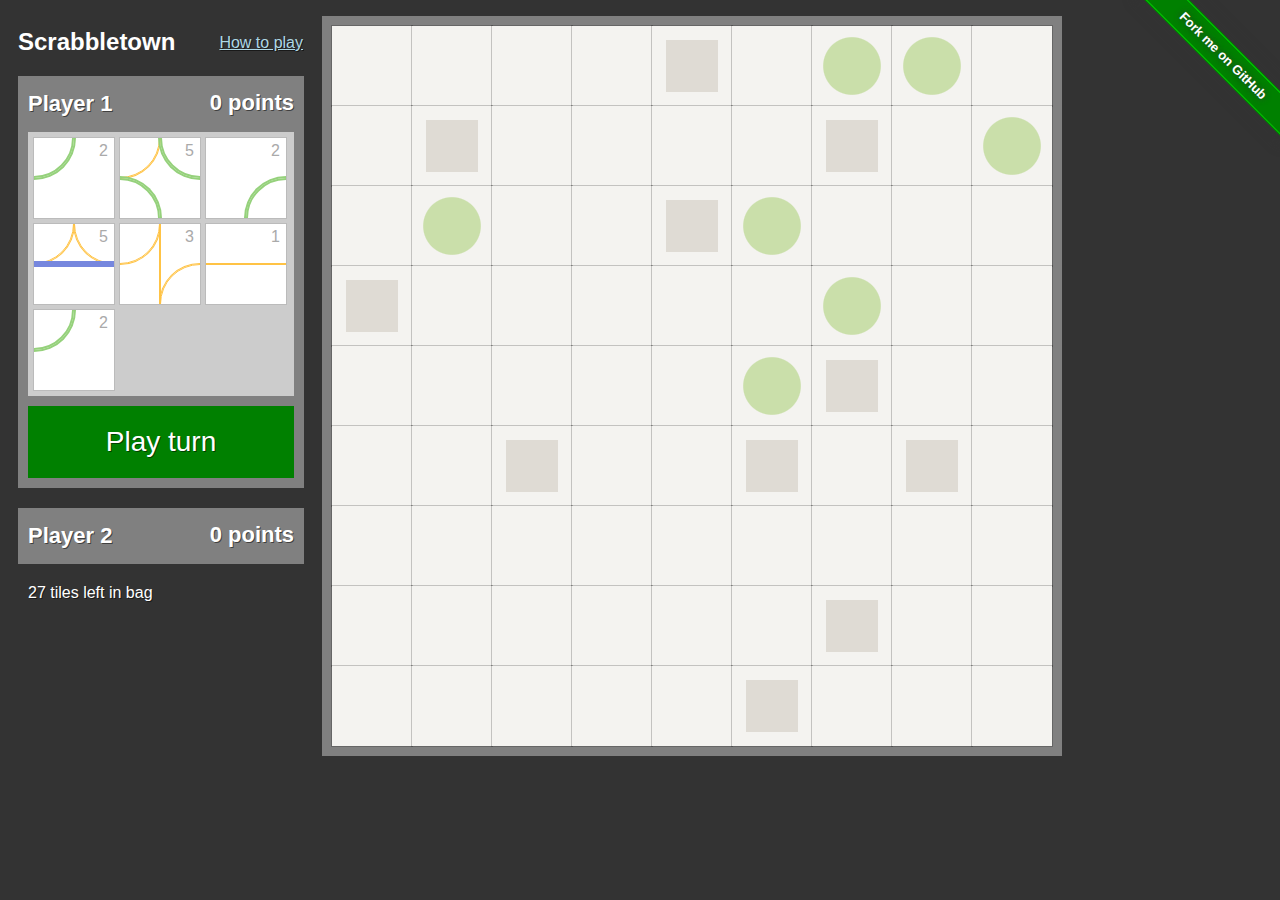
==== commit 11ecfcfb: "Add final edge test. Fixes #5" ====
--- a/index.html
+++ b/index.html
@@ -376,6 +376,7 @@
             var currentTile = $(this)
             var neighbours = getNeighbours(currentTile);
             var hasInPlayNeighbour = false;
+            var hasMatchingNeighbour = false;
 
             // For each neighbour...
             $.each(neighbours, function(side, neighbourTile) {
@@ -386,7 +387,6 @@
 
               // Test the edges
 
-
               currentTileEdgeRoad = currentTile.find(edgeMatrix[side]);
               neighbourTileEdgeRoad = neighbourTile.find(edgeMatrix[neighbourEdge[side]]);
 
@@ -405,11 +405,13 @@
               // If one edge is empty and one has a road then FAIL
               // If both edges are empty, this is OK, as long as AT LEAST ONE edge of the tile matches
 
+              if (currentTileRoadType == neighbourTileRoadType && currentTileRoadType > 0) {
+                hasMatchingNeighbour = true;
+              }
+
               if (currentTileRoadType != neighbourTileRoadType) {
                 valid = false;
               }
-
-              //alert("Current:"+currentTileRoadType+" Neighbour:"+neighbourTileRoadType);
 
 
               // Check if the neighbouring tile is played or in play
@@ -420,6 +422,9 @@
               }
 
             });
+            if (hasMatchingNeighbour == false) {
+              valid = false;
+            }
             // If the in-play tiles are not all connected, move is invalid
             if (tilesInPlay.length > 1 && !hasInPlayNeighbour) {
               valid = false;
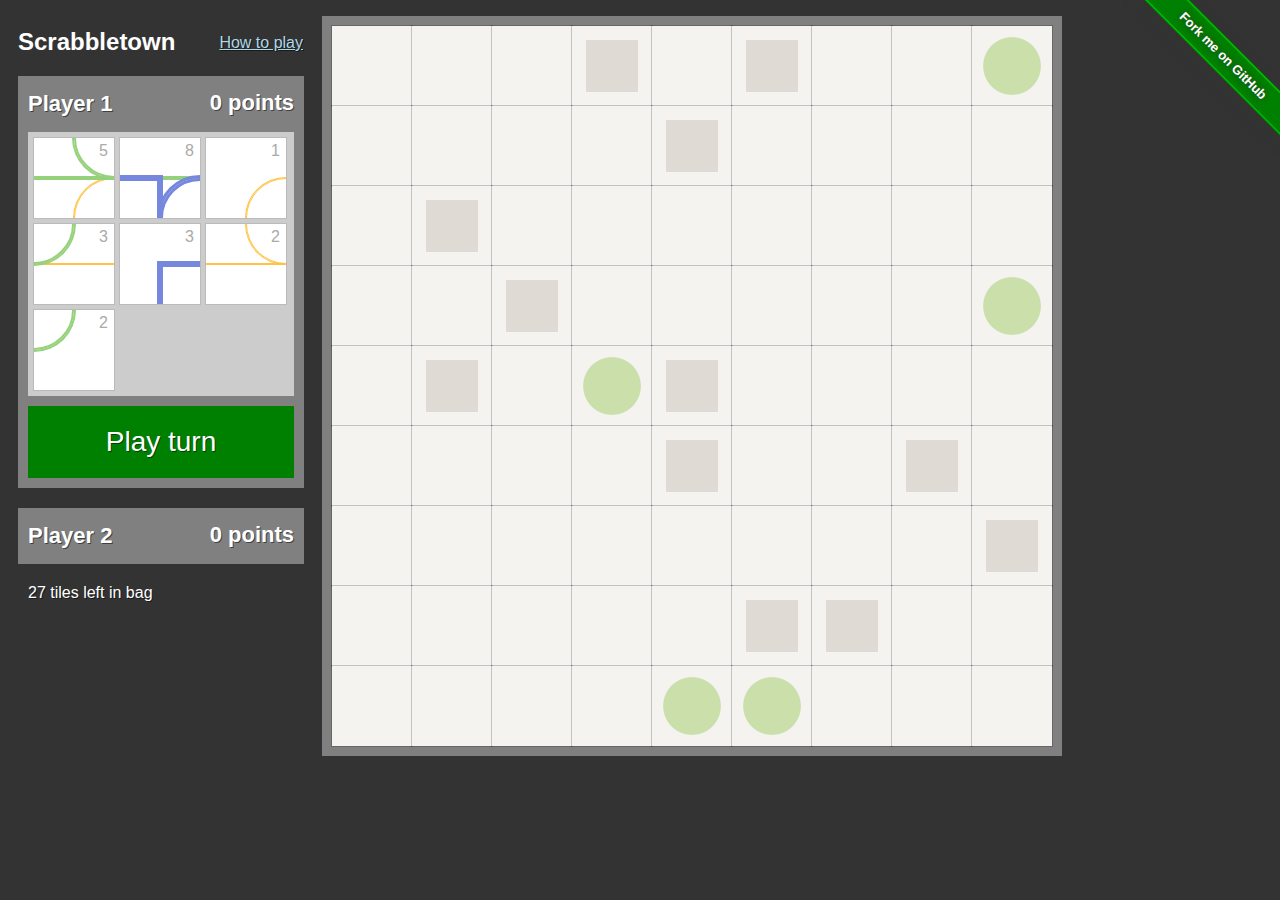
==== commit 7276789f: "Tweak edge testing so that all in-play tiles must be connected by road" ====
--- a/index.html
+++ b/index.html
@@ -349,20 +349,23 @@
 
       function isValid() {
 
+        // Opposite edges
         var neighbourEdge = {};
         neighbourEdge['t'] = 'b';
         neighbourEdge['r'] = 'l';
         neighbourEdge['b'] = 't';
         neighbourEdge['l'] = 'r';
         
-        var edgeMatrix = {};
-        edgeMatrix['t'] = ".tr, .tl, .tb";
-        edgeMatrix['r'] = ".tr, .br, .lr";
-        edgeMatrix['b'] = ".br, .bl, .tb";
-        edgeMatrix['l'] = ".tl, .bl, .lr";
+        // Road directions that correspond to specific tile edges
+        var relevantRoads = {};
+        relevantRoads['t'] = ".tr, .tl, .tb";
+        relevantRoads['r'] = ".tr, .br, .lr";
+        relevantRoads['b'] = ".br, .bl, .tb";
+        relevantRoads['l'] = ".tl, .bl, .lr";
 
         // Start with assumption that move is valid
         var valid = true;
+        
         // If there's only one tile on the board, move is valid so don't bother with any other tests
         if ($('#board .tile').size() > 1) {
 
@@ -387,8 +390,8 @@
 
               // Test the edges
 
-              currentTileEdgeRoad = currentTile.find(edgeMatrix[side]);
-              neighbourTileEdgeRoad = neighbourTile.find(edgeMatrix[neighbourEdge[side]]);
+              currentTileEdgeRoad = currentTile.find(relevantRoads[side]);
+              neighbourTileEdgeRoad = neighbourTile.find(relevantRoads[neighbourEdge[side]]);
 
               if (currentTileEdgeRoad.length) {
                 var currentTileRoadType = currentTileEdgeRoad.last().attr("class").match("road-(.*?) ")[1];
@@ -417,7 +420,7 @@
               // Check if the neighbouring tile is played or in play
               if (neighbourTile.hasClass('played')) {
                 hasPlayedNeighbour = true;
-              } else {
+              } else if (currentTileRoadType > 0) {
                 hasInPlayNeighbour = true
               }
 
